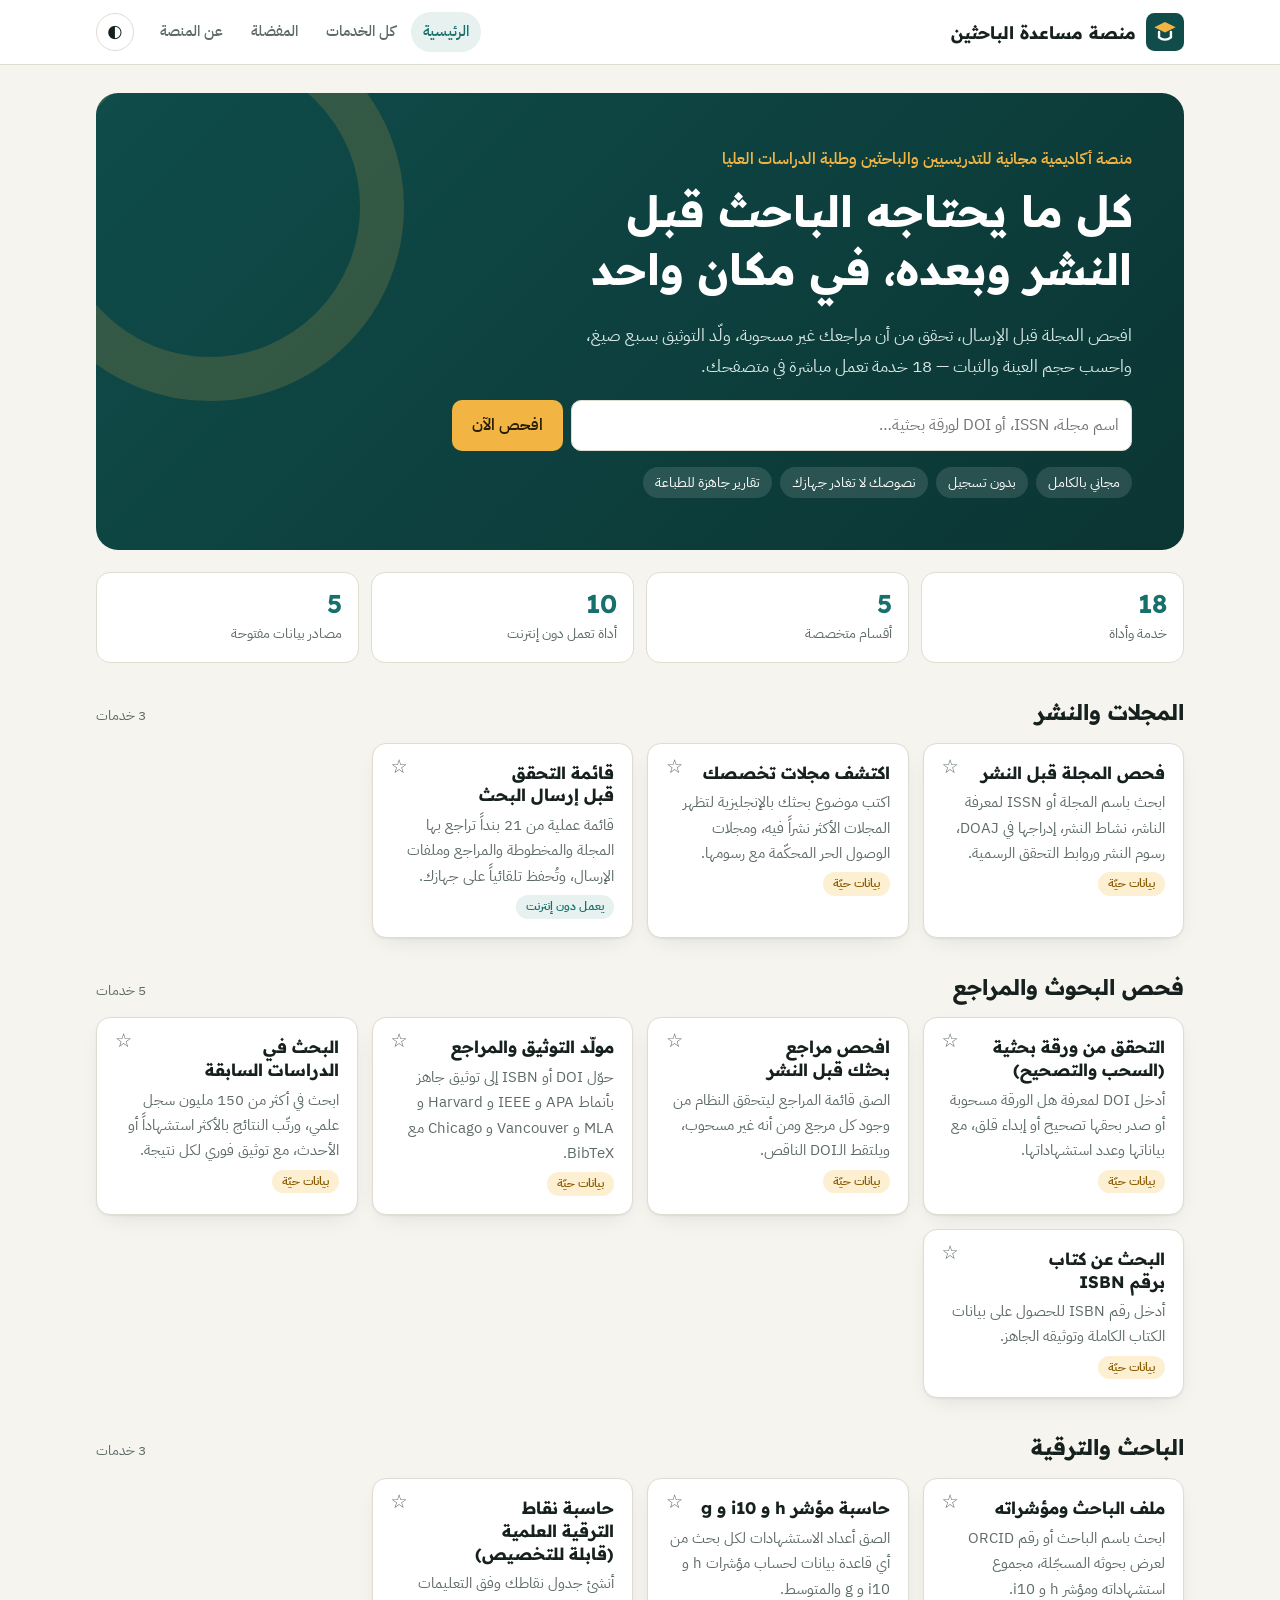
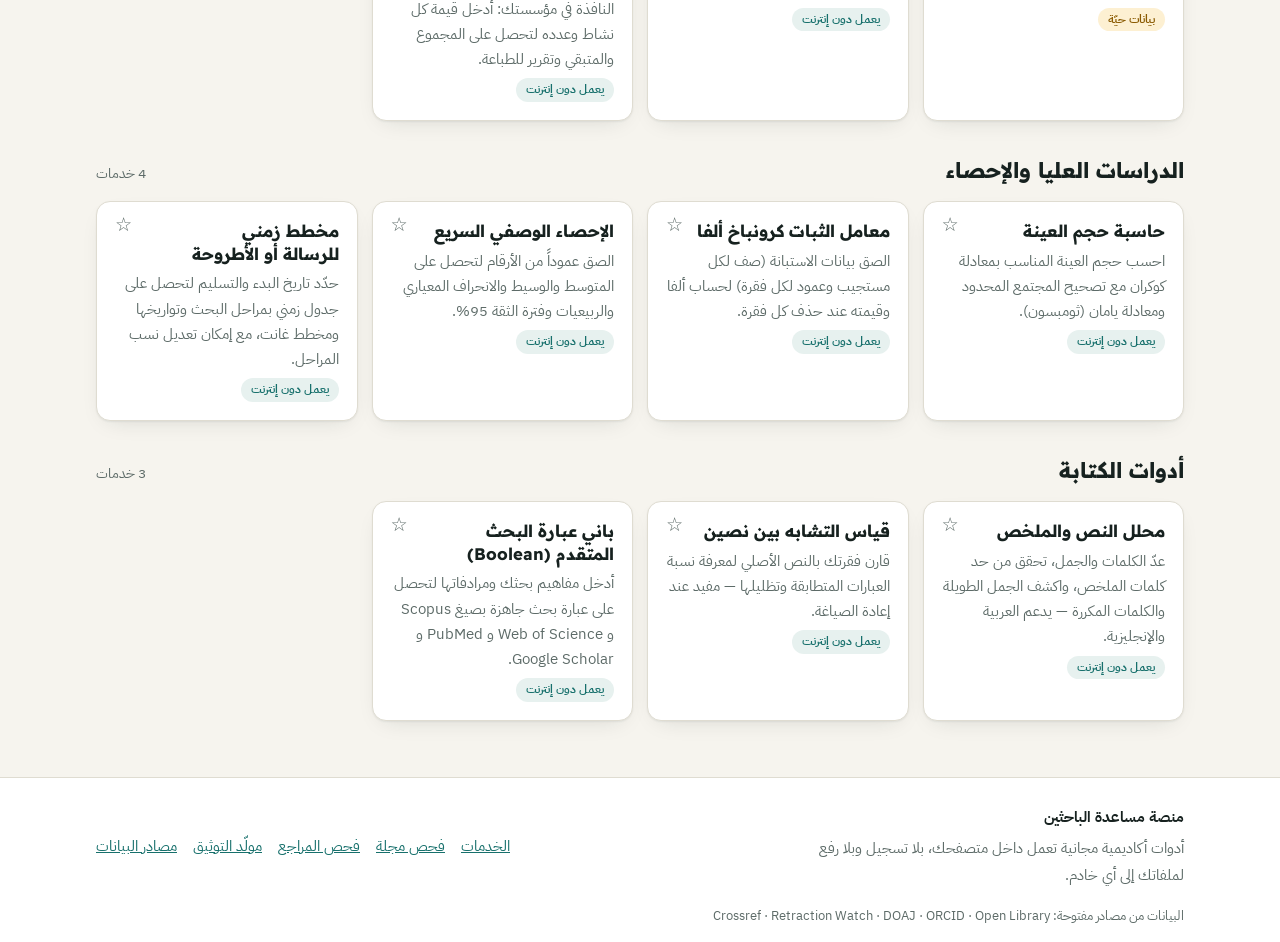
==== researchers-platform/index.html @ 46b35fd5 "Add researchers assistance platform (منصة مساعدة الباحثين) Static RTL Arabic site with 18 client-sid" ====
<!DOCTYPE html>
<html lang="ar" dir="rtl">
<head>
<meta charset="UTF-8">
<meta name="viewport" content="width=device-width, initial-scale=1">
<title>منصة مساعدة الباحثين — أدوات أكاديمية مجانية للباحثين وطلبة الدراسات العليا</title>
<meta name="description" content="منصة مساعدة الباحثين: فحص المجلات، التحقق من البحوث المسحوبة، فحص المراجع، مولّد التوثيق، البحث في الأدبيات، ملف الباحث، حاسبات إحصائية وأدوات كتابة — مجاناً وبدون تسجيل.">
<meta name="theme-color" content="#0f4c4a">
<link rel="icon" href="data:image/svg+xml,%3Csvg xmlns='http://www.w3.org/2000/svg' viewBox='0 0 64 64'%3E%3Crect width='64' height='64' rx='14' fill='%230f4c4a'/%3E%3Cpath d='M14 24l18-9 18 9-18 9z' fill='%23f2b544'/%3E%3Cpath d='M22 32v9c6 5 14 5 20 0v-9' fill='none' stroke='%23fff' stroke-width='4' stroke-linecap='round'/%3E%3C/svg%3E">
<link rel="preconnect" href="https://fonts.googleapis.com">
<link rel="preconnect" href="https://fonts.gstatic.com" crossorigin>
<link href="https://fonts.googleapis.com/css2?family=IBM+Plex+Sans+Arabic:wght@400;500;600;700&family=Readex+Pro:wght@500;700&display=swap" rel="stylesheet">
<link rel="stylesheet" href="assets/style.css">
</head>
<body>
<a class="skip" href="#view">تخطَّ إلى المحتوى</a>
<header class="top">
  <div class="wrap top-in">
    <a class="brand" href="#/">
      <svg viewBox="0 0 64 64" width="38" height="38" aria-hidden="true"><rect width="64" height="64" rx="14" fill="var(--brand)"/><path d="M14 24l18-9 18 9-18 9z" fill="var(--accent)"/><path d="M22 32v9c6 5 14 5 20 0v-9" fill="none" stroke="#fff" stroke-width="4" stroke-linecap="round"/></svg>
      <span>منصة مساعدة الباحثين</span>
    </a>
    <nav class="nav" aria-label="التنقل الرئيسي">
      <a href="#/">الرئيسية</a>
      <a href="#/tools">كل الخدمات</a>
      <a href="#/favorites">المفضلة</a>
      <a href="#/about">عن المنصة</a>
    </nav>
    <button id="theme" class="icon-btn" aria-label="تبديل الوضع الليلي" title="تبديل الوضع الليلي">◐</button>
  </div>
</header>
<main id="view" class="wrap" tabindex="-1"></main>
<footer class="foot">
  <div class="wrap foot-in">
    <div>
      <strong>منصة مساعدة الباحثين</strong>
      <p>أدوات أكاديمية مجانية تعمل داخل متصفحك، بلا تسجيل وبلا رفع لملفاتك إلى أي خادم.</p>
    </div>
    <div class="foot-links">
      <a href="#/tools">الخدمات</a><a href="#/tool/journal-check">فحص مجلة</a><a href="#/tool/ref-check">فحص المراجع</a><a href="#/tool/cite">مولّد التوثيق</a><a href="#/about">مصادر البيانات</a>
    </div>
  </div>
  <div class="wrap copy">البيانات من مصادر مفتوحة: Crossref · Retraction Watch · DOAJ · ORCID · Open Library</div>
</footer>
<script src="assets/app.js"></script>
<script src="assets/tools-online.js"></script>
<script src="assets/tools-local.js"></script>
<script>App.start()</script>
</body>
</html>
---- researchers-platform/assets/style.css ----
:root{--bg:#f6f4ee;--surface:#fff;--ink:#16211f;--muted:#5d6b68;--line:#dfdcd1;--brand:#0f4c4a;--brand-2:#17706c;--accent:#f2b544;--soft:#e7f1ef;--ok:#1d7a46;--okbg:#e3f4ea;--bad:#b3261e;--badbg:#fbe6e4;--warn:#8a5a00;--warnbg:#fdf0d2;--r:14px;--sh:0 1px 2px rgba(20,40,38,.06),0 8px 24px -12px rgba(20,40,38,.18)}
:root[data-theme=dark]{--bg:#0e1716;--surface:#16211f;--ink:#e9efed;--muted:#9aaba7;--line:#283634;--brand:#1c8a84;--brand-2:#4fb8b1;--accent:#f2b544;--soft:#1b2d2b;--ok:#6dd39a;--okbg:#153324;--bad:#ff8a80;--badbg:#3a1b19;--warn:#f2c867;--warnbg:#3a2e12;--sh:0 1px 2px rgba(0,0,0,.4)}
*{box-sizing:border-box}
html{scroll-behavior:smooth}
body{margin:0;background:var(--bg);color:var(--ink);font:400 16px/1.8 "IBM Plex Sans Arabic",system-ui,"Segoe UI",Tahoma,sans-serif;min-height:100vh;display:flex;flex-direction:column}
h1,h2,h3{font-family:"Readex Pro","IBM Plex Sans Arabic",sans-serif;line-height:1.35;margin:0 0 .5em;text-wrap:balance}
h1{font-size:clamp(1.7rem,4.5vw,2.7rem)}h2{font-size:1.35rem}h3{font-size:1.05rem}
p{margin:0 0 1em}a{color:var(--brand-2)}
.wrap{width:100%;max-width:1120px;margin-inline:auto;padding-inline:16px}
main{flex:1;padding-block:28px 56px;outline:0}
.skip{position:absolute;inset-inline-start:-999px}.skip:focus{inset-inline-start:8px;top:8px;background:var(--surface);padding:8px 12px;z-index:9}
.top{background:var(--surface);border-bottom:1px solid var(--line);position:sticky;top:0;z-index:5}
.top-in{display:flex;align-items:center;gap:14px;min-height:64px;flex-wrap:wrap}
.brand{display:flex;align-items:center;gap:10px;font:700 1.08rem "Readex Pro",sans-serif;color:var(--ink);text-decoration:none}
.nav{display:flex;gap:4px;margin-inline-start:auto;flex-wrap:wrap}
.nav a{padding:6px 12px;border-radius:999px;color:var(--muted);text-decoration:none;font-weight:500;font-size:.95rem}
.nav a:hover,.nav a.on{background:var(--soft);color:var(--brand-2)}
.icon-btn{border:1px solid var(--line);background:var(--surface);color:var(--ink);width:38px;height:38px;border-radius:50%;cursor:pointer;font-size:1.1rem}
.hero{background:linear-gradient(135deg,var(--brand),#0b3533);color:#fff;border-radius:22px;padding:clamp(24px,5vw,52px);position:relative;overflow:hidden}
.hero:after{content:"";position:absolute;inset-inline-end:-80px;top:-80px;width:300px;height:300px;border-radius:50%;border:44px solid rgba(242,181,68,.16)}
.hero>*{position:relative;z-index:1}
.hero .eyebrow{color:var(--accent);font-weight:600;margin-bottom:8px}
.hero p.lead{max-width:60ch;color:#d5e6e3;font-size:1.08rem}
.hero-form{display:flex;gap:8px;flex-wrap:wrap;max-width:680px;margin-top:18px}
.hero-form input{flex:1 1 240px;border:0}
.chips{display:flex;gap:8px;flex-wrap:wrap;margin-top:16px}
.chip{background:rgba(255,255,255,.12);color:#fff;border-radius:999px;padding:3px 12px;font-size:.87rem}
.stats{display:grid;grid-template-columns:repeat(auto-fit,minmax(150px,1fr));gap:12px;margin:22px 0}
.stat{background:var(--surface);border:1px solid var(--line);border-radius:var(--r);padding:14px 16px}
.stat b{display:block;font:700 1.6rem "Readex Pro",sans-serif;color:var(--brand-2);font-variant-numeric:tabular-nums}
.stat span{color:var(--muted);font-size:.9rem}
.sec-head{display:flex;align-items:baseline;justify-content:space-between;gap:12px;margin:34px 0 14px;flex-wrap:wrap}
.sec-head h2{margin:0}.count{color:var(--muted);font-size:.9rem}
.grid{display:grid;grid-template-columns:repeat(auto-fill,minmax(250px,1fr));gap:14px}
.card{background:var(--surface);border:1px solid var(--line);border-radius:var(--r);padding:18px;box-shadow:var(--sh);display:flex;flex-direction:column;gap:6px;text-decoration:none;color:inherit;position:relative;transition:transform .15s,border-color .15s}
a.card:hover{transform:translateY(-2px);border-color:var(--brand-2)}
.card h3{margin:0;padding-inline-end:28px}.card p{margin:0;color:var(--muted);font-size:.93rem;line-height:1.7}
.tag{align-self:flex-start;font-size:.75rem;font-weight:600;border-radius:999px;padding:1px 10px;background:var(--soft);color:var(--brand-2)}
.tag.net{background:var(--warnbg);color:var(--warn)}
.fav{position:absolute;top:12px;inset-inline-end:12px;border:0;background:none;font-size:1.2rem;cursor:pointer;color:var(--muted);line-height:1}
.fav.on{color:var(--accent)}
.filters{display:flex;gap:8px;flex-wrap:wrap;margin-bottom:16px}
.pill{border:1px solid var(--line);background:var(--surface);color:var(--ink);border-radius:999px;padding:5px 14px;cursor:pointer;font:inherit;font-size:.92rem}
.pill.on{background:var(--brand);border-color:var(--brand);color:#fff}
input,select,textarea,button{font:inherit}
input[type=text],input[type=search],input[type=number],input[type=date],select,textarea{width:100%;background:var(--surface);color:var(--ink);border:1px solid var(--line);border-radius:10px;padding:10px 12px;min-height:44px}
textarea{min-height:150px;resize:vertical;line-height:1.7}
input:focus,select:focus,textarea:focus,button:focus-visible,a:focus-visible{outline:3px solid var(--accent);outline-offset:1px}
label{display:block;font-weight:600;font-size:.92rem;margin-bottom:4px}
.field{margin-bottom:14px}.hint{color:var(--muted);font-size:.86rem;font-weight:400}
.row{display:grid;grid-template-columns:repeat(auto-fit,minmax(170px,1fr));gap:12px}
.btn{background:var(--brand);color:#fff;border:0;border-radius:10px;padding:10px 20px;min-height:44px;cursor:pointer;font-weight:600;text-decoration:none;display:inline-flex;align-items:center;gap:6px}
.btn:hover{background:var(--brand-2)}.btn.alt{background:var(--accent);color:#2a1e00}
.btn.ghost{background:transparent;color:var(--brand-2);border:1px solid var(--line)}
.btn.sm{padding:4px 12px;min-height:34px;font-size:.88rem}
.btns{display:flex;gap:8px;flex-wrap:wrap;align-items:center}
.panel{background:var(--surface);border:1px solid var(--line);border-radius:var(--r);padding:clamp(16px,3vw,26px);box-shadow:var(--sh);margin-bottom:16px}
.crumb{font-size:.9rem;color:var(--muted);margin-bottom:10px}.crumb a{color:inherit}
.tool-head{display:flex;gap:12px;align-items:flex-start;justify-content:space-between;margin-bottom:14px}
.tool-head p{color:var(--muted);max-width:70ch;margin:0}
.note{border-inline-start:4px solid var(--accent);background:var(--warnbg);color:var(--ink);padding:10px 14px;border-radius:8px;font-size:.92rem;margin:12px 0}
.note.info{border-color:var(--brand-2);background:var(--soft)}
.badge{display:inline-block;border-radius:999px;padding:1px 11px;font-size:.82rem;font-weight:600;white-space:nowrap}
.badge.ok{background:var(--okbg);color:var(--ok)}.badge.bad{background:var(--badbg);color:var(--bad)}.badge.warn{background:var(--warnbg);color:var(--warn)}.badge.mute{background:var(--soft);color:var(--muted)}
.verdict{border-radius:12px;padding:14px 16px;font-weight:600;margin-bottom:14px}
.verdict.ok{background:var(--okbg);color:var(--ok)}.verdict.bad{background:var(--badbg);color:var(--bad)}.verdict.warn{background:var(--warnbg);color:var(--warn)}
.kv{display:grid;grid-template-columns:minmax(120px,max-content) 1fr;gap:6px 18px;margin:0}
.kv dt{color:var(--muted);font-size:.92rem}.kv dd{margin:0;overflow-wrap:anywhere}
.tbl-wrap{overflow-x:auto}
table{border-collapse:collapse;width:100%;font-size:.94rem}
th,td{text-align:start;padding:8px 10px;border-bottom:1px solid var(--line);vertical-align:top}
th{color:var(--muted);font-weight:600;font-size:.86rem;white-space:nowrap}
td.num,th.num{text-align:end;font-variant-numeric:tabular-nums}
.item{padding:14px 0;border-bottom:1px solid var(--line)}.item:last-child{border:0}
.item h3{margin:0 0 2px;font-family:inherit;font-weight:600}.item .meta{color:var(--muted);font-size:.9rem}
.ltr{direction:ltr;unicode-bidi:isolate;text-align:start}
.cite-out{background:var(--bg);border:1px solid var(--line);border-radius:10px;padding:12px 14px;direction:ltr;text-align:left;overflow-wrap:anywhere;margin-bottom:6px}
pre.cite-out{white-space:pre-wrap;font:13px/1.6 ui-monospace,Menlo,Consolas,monospace}
.bars{display:flex;align-items:flex-end;gap:3px;height:120px;direction:ltr;margin-top:8px}
.bars div{flex:1;background:var(--brand-2);border-radius:3px 3px 0 0;min-height:2px;position:relative}
.bars div:hover:after{content:attr(data-t);position:absolute;bottom:100%;left:50%;transform:translateX(-50%);background:var(--ink);color:var(--bg);font-size:.75rem;padding:1px 6px;border-radius:4px;white-space:nowrap}
.axis{display:flex;justify-content:space-between;direction:ltr;color:var(--muted);font-size:.78rem}
.big{display:grid;grid-template-columns:repeat(auto-fit,minmax(130px,1fr));gap:10px;margin:12px 0}
.big div{background:var(--soft);border-radius:12px;padding:12px 14px}
.big b{display:block;font:700 1.5rem "Readex Pro",sans-serif;color:var(--brand-2);font-variant-numeric:tabular-nums}
.big span{font-size:.86rem;color:var(--muted)}
.progress{height:10px;background:var(--soft);border-radius:999px;overflow:hidden}.progress i{display:block;height:100%;background:var(--brand-2)}
.gantt{display:grid;gap:6px;direction:ltr}.gantt .g{display:grid;grid-template-columns:1fr;position:relative;height:26px;background:var(--soft);border-radius:6px}
.gantt .g i{position:absolute;top:0;bottom:0;background:var(--brand-2);border-radius:6px}
.check{display:flex;gap:10px;align-items:flex-start;padding:6px 0}.check input{width:20px;height:20px;margin-top:5px;flex:none;accent-color:var(--brand-2)}
.check label{font-weight:400;margin:0}
mark{background:var(--warnbg);color:inherit;border-radius:3px}
.spinner{display:inline-block;width:18px;height:18px;border:3px solid var(--line);border-top-color:var(--brand-2);border-radius:50%;animation:sp .8s linear infinite;vertical-align:middle;margin-inline-end:8px}
@keyframes sp{to{transform:rotate(360deg)}}
.foot{background:var(--surface);border-top:1px solid var(--line);padding:26px 0 14px;font-size:.93rem}
.foot-in{display:flex;justify-content:space-between;gap:24px;flex-wrap:wrap}.foot p{color:var(--muted);max-width:46ch;margin:4px 0 0}
.foot-links{display:flex;gap:16px;flex-wrap:wrap;align-items:center}
.copy{color:var(--muted);font-size:.82rem;margin-top:16px}
@media (max-width:640px){.nav{order:3;width:100%;margin:0 0 8px}.top-in{gap:8px}.brand{margin-inline-end:auto}.kv{grid-template-columns:1fr}.kv dt{margin-top:8px}}
@media (prefers-reduced-motion:reduce){*{animation:none!important;transition:none!important}}
@media print{.top,.foot,.btns,.fav,.crumb,form,.noprint{display:none!important}body{background:#fff}.panel{box-shadow:none;border:0;padding:0}}
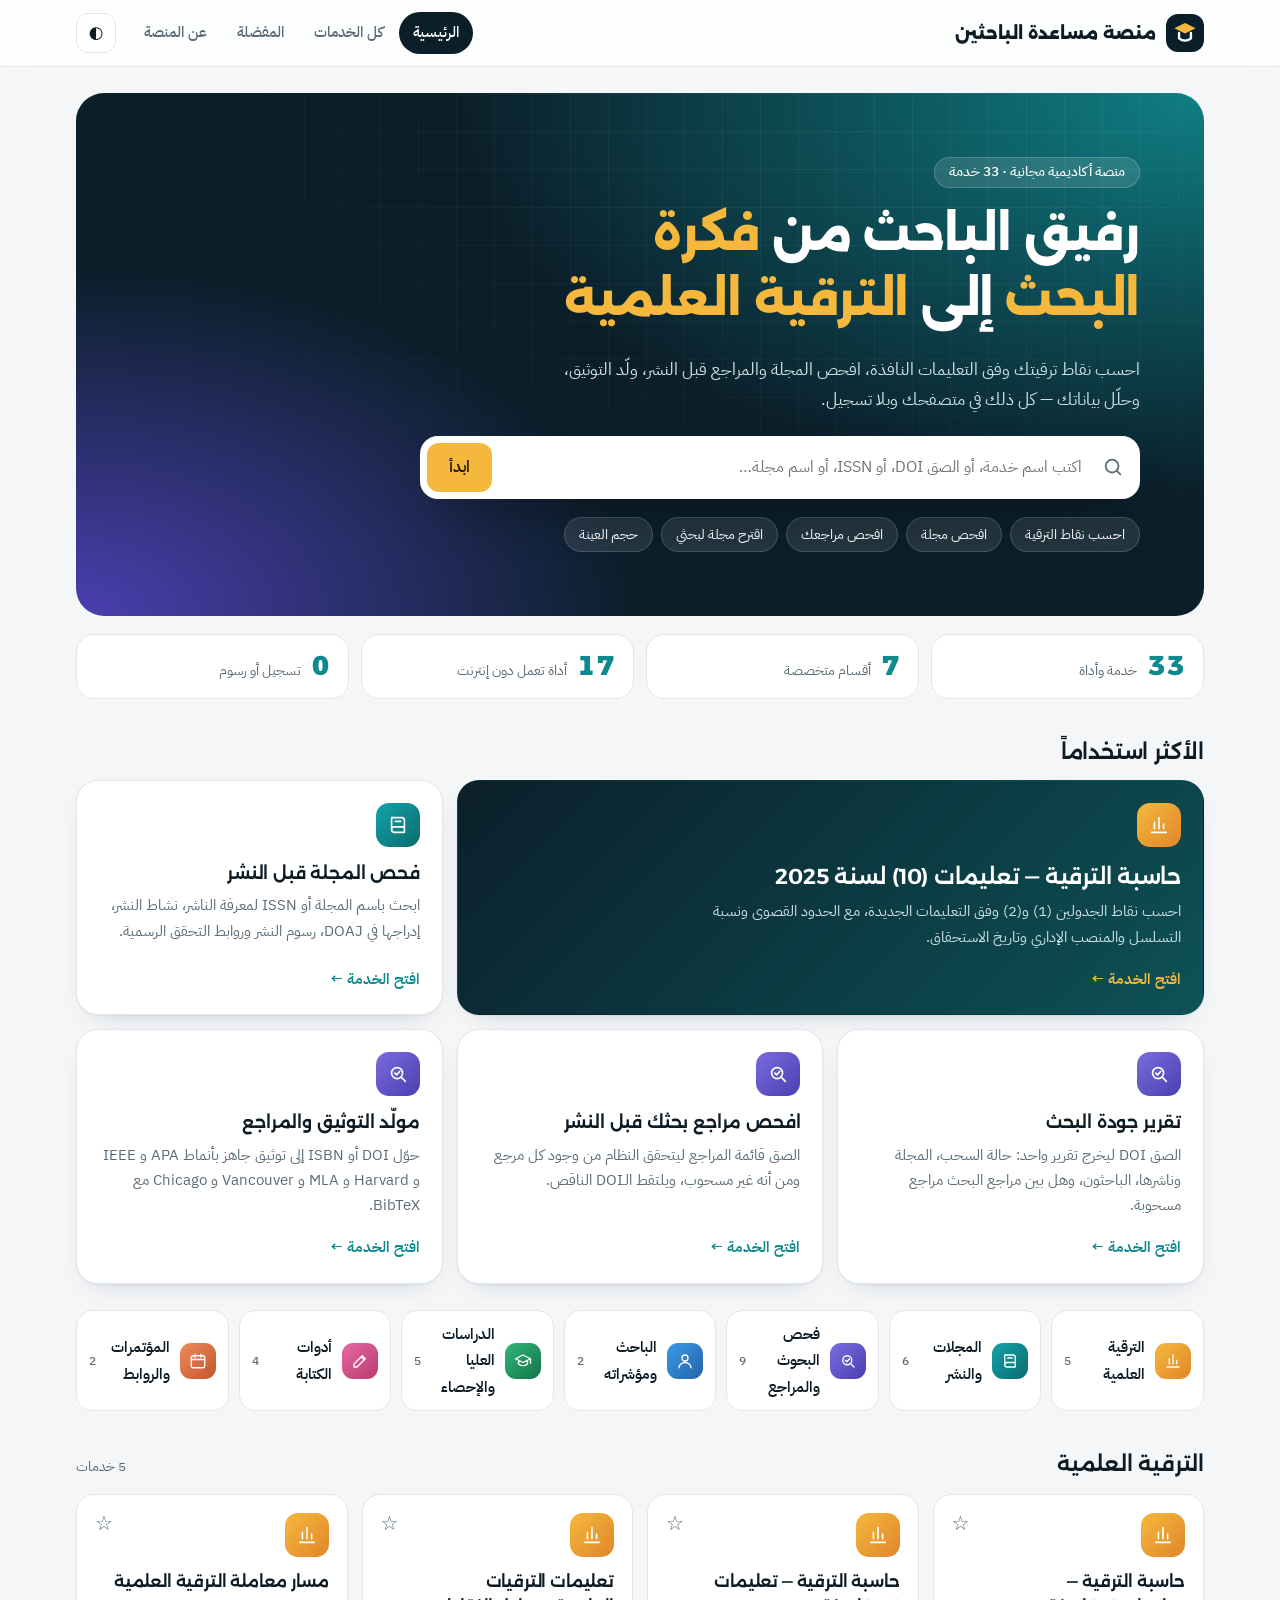
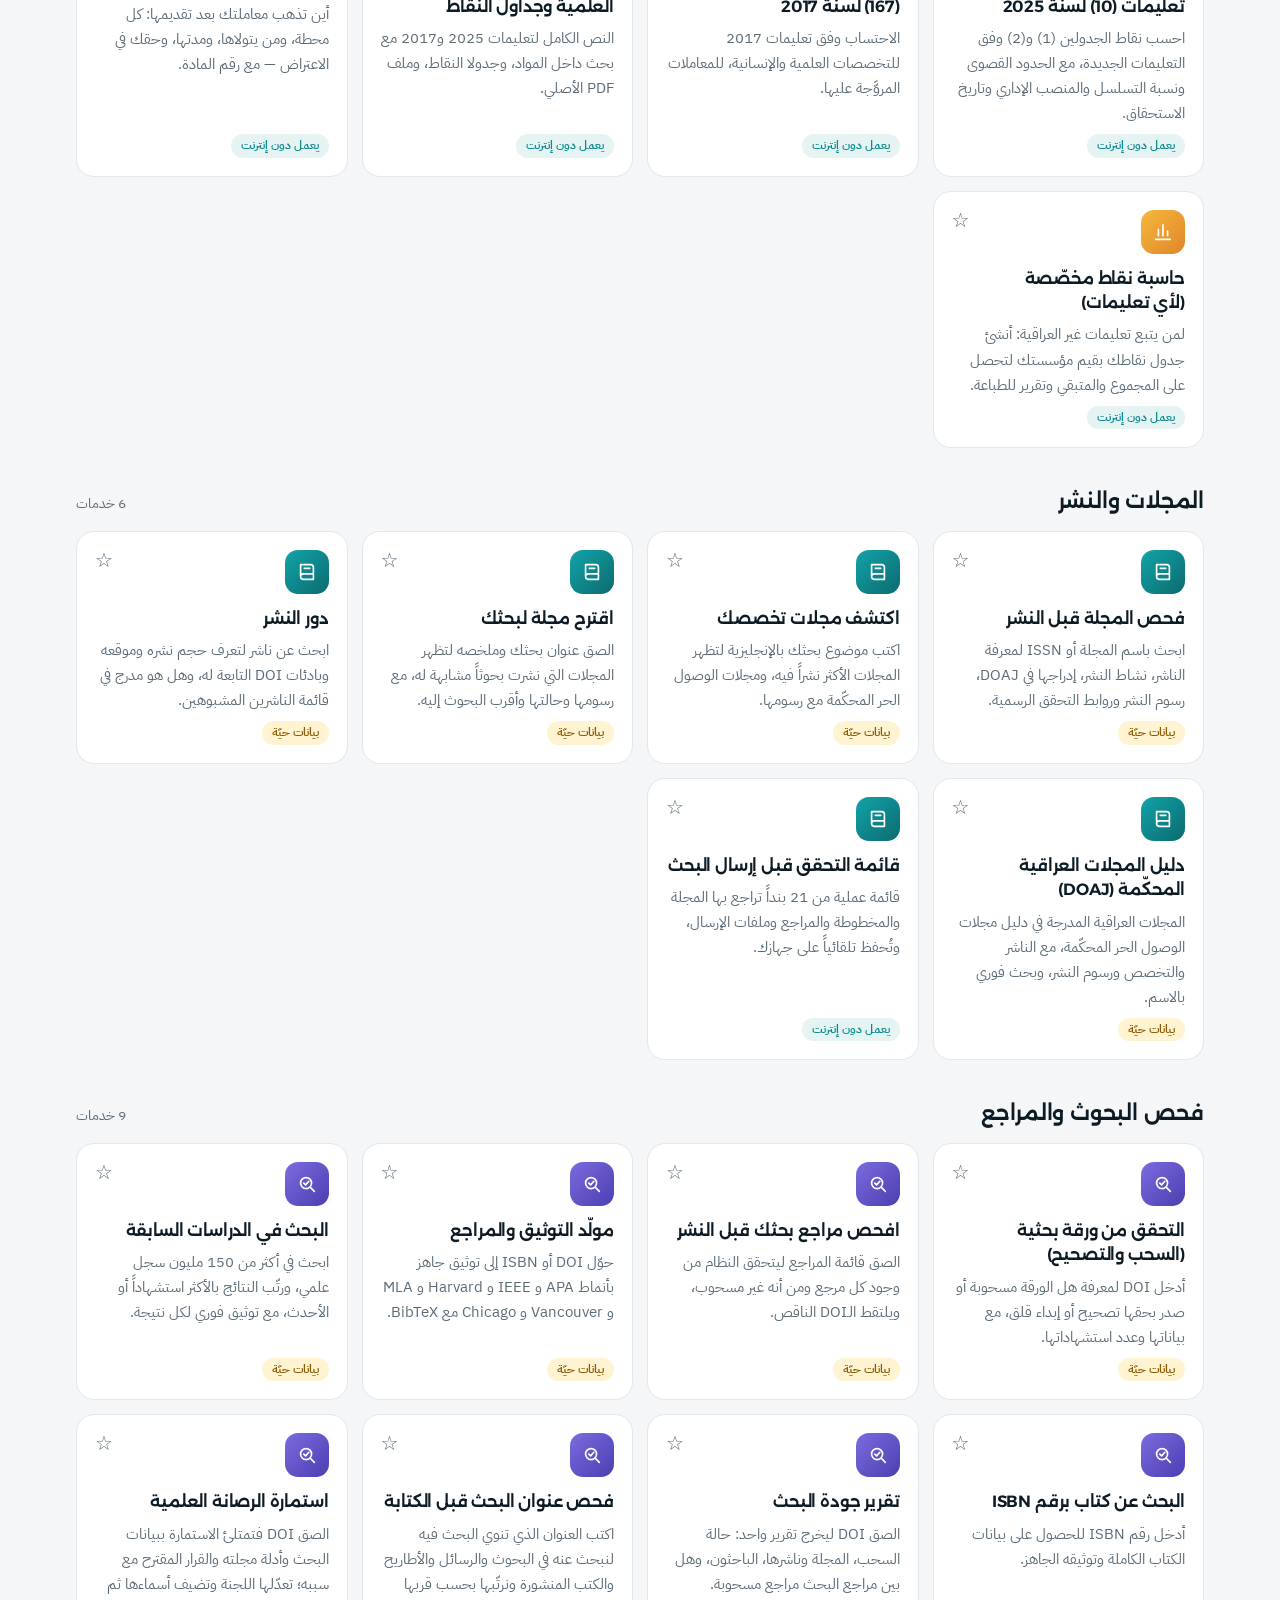
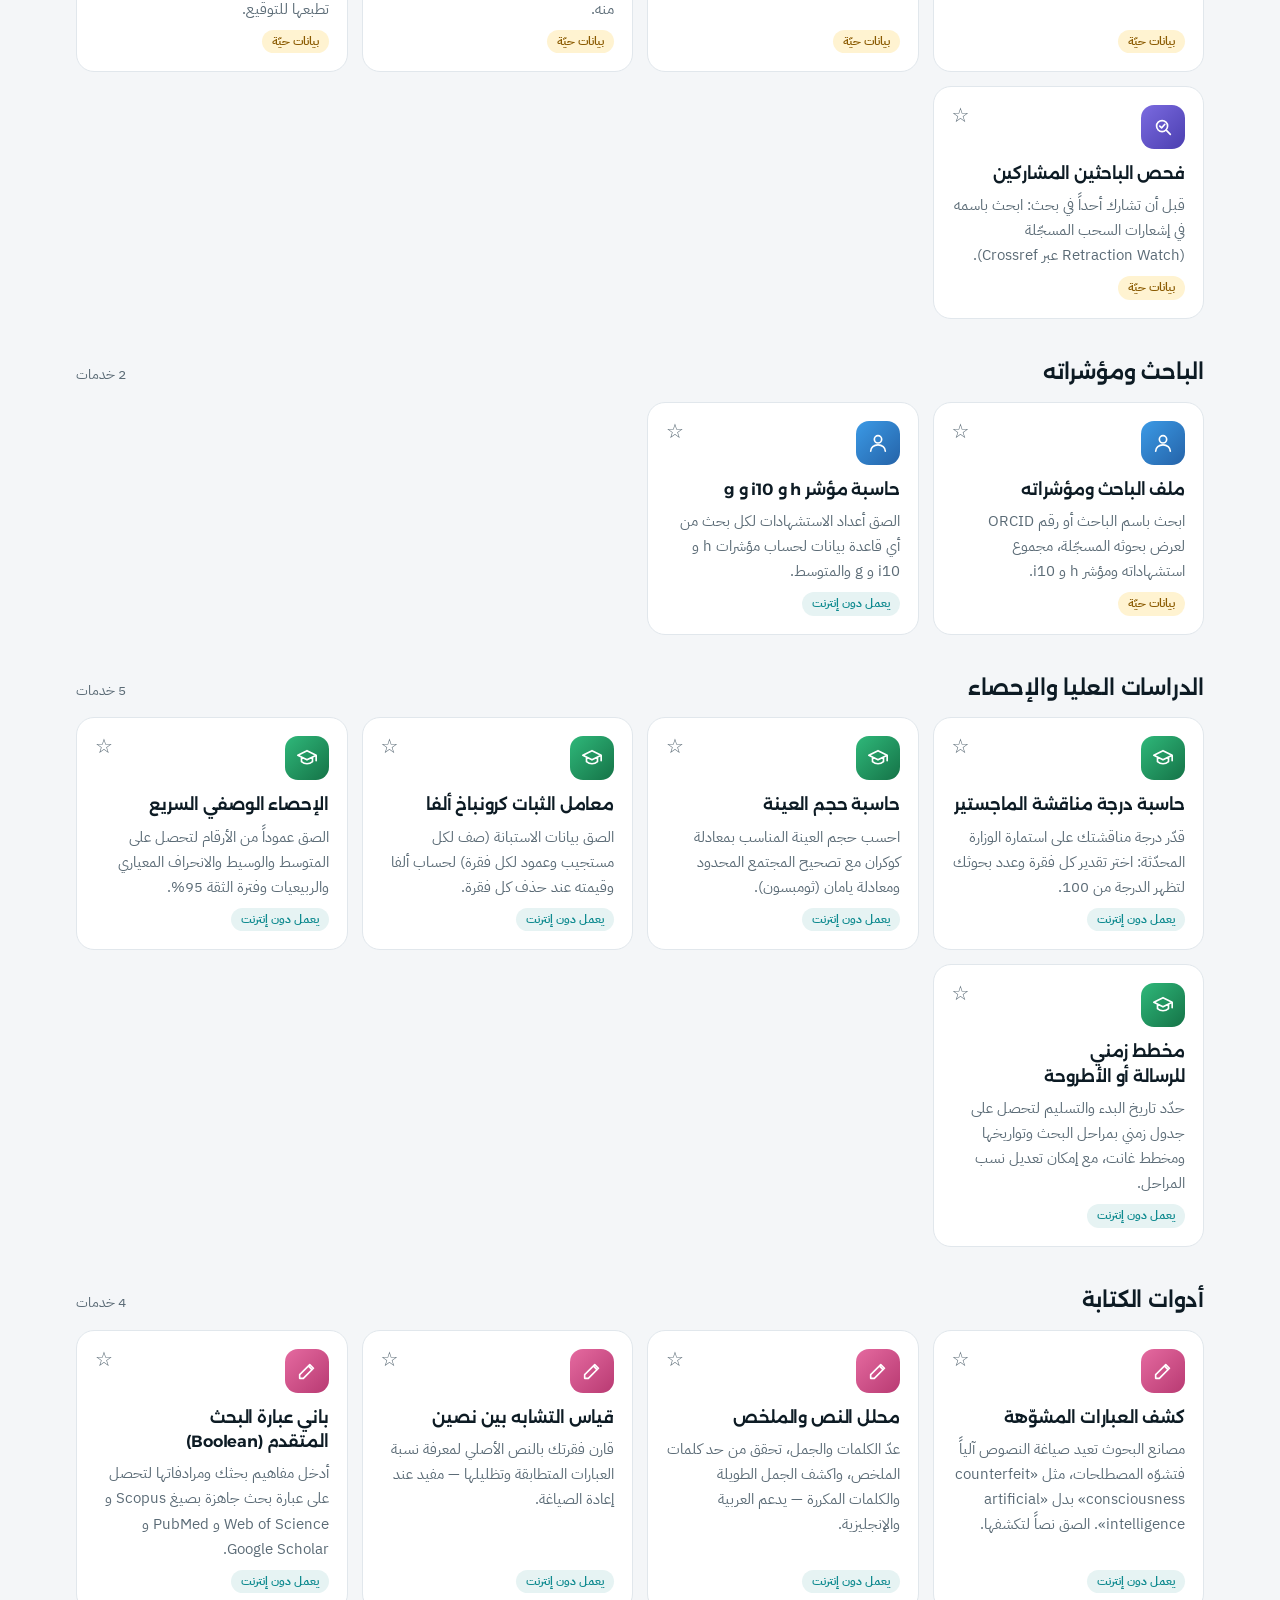
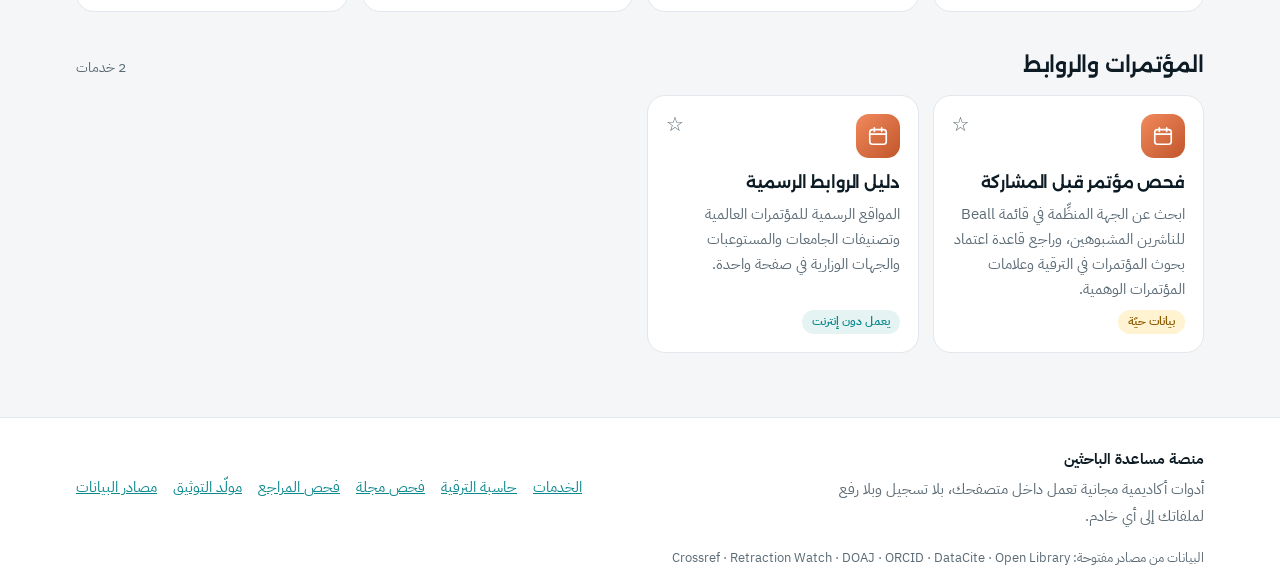
==== commit a31130b2: "Add promotion calculators, 14 new services and a redesigned UI - Promotion calculators for Iraqi ins" ====
--- a/researchers-platform/index.html
+++ b/researchers-platform/index.html
@@ -5,11 +5,11 @@
 <meta name="viewport" content="width=device-width, initial-scale=1">
 <title>منصة مساعدة الباحثين — أدوات أكاديمية مجانية للباحثين وطلبة الدراسات العليا</title>
 <meta name="description" content="منصة مساعدة الباحثين: فحص المجلات، التحقق من البحوث المسحوبة، فحص المراجع، مولّد التوثيق، البحث في الأدبيات، ملف الباحث، حاسبات إحصائية وأدوات كتابة — مجاناً وبدون تسجيل.">
-<meta name="theme-color" content="#0f4c4a">
+<meta name="theme-color" content="#0b1f2a">
 <link rel="icon" href="data:image/svg+xml,%3Csvg xmlns='http://www.w3.org/2000/svg' viewBox='0 0 64 64'%3E%3Crect width='64' height='64' rx='14' fill='%230f4c4a'/%3E%3Cpath d='M14 24l18-9 18 9-18 9z' fill='%23f2b544'/%3E%3Cpath d='M22 32v9c6 5 14 5 20 0v-9' fill='none' stroke='%23fff' stroke-width='4' stroke-linecap='round'/%3E%3C/svg%3E">
 <link rel="preconnect" href="https://fonts.googleapis.com">
 <link rel="preconnect" href="https://fonts.gstatic.com" crossorigin>
-<link href="https://fonts.googleapis.com/css2?family=IBM+Plex+Sans+Arabic:wght@400;500;600;700&family=Readex+Pro:wght@500;700&display=swap" rel="stylesheet">
+<link href="https://fonts.googleapis.com/css2?family=IBM+Plex+Sans+Arabic:wght@400;500;600;700&family=Alexandria:wght@600;800&display=swap" rel="stylesheet">
 <link rel="stylesheet" href="assets/style.css">
 </head>
 <body>
@@ -17,7 +17,7 @@
 <header class="top">
   <div class="wrap top-in">
     <a class="brand" href="#/">
-      <svg viewBox="0 0 64 64" width="38" height="38" aria-hidden="true"><rect width="64" height="64" rx="14" fill="var(--brand)"/><path d="M14 24l18-9 18 9-18 9z" fill="var(--accent)"/><path d="M22 32v9c6 5 14 5 20 0v-9" fill="none" stroke="#fff" stroke-width="4" stroke-linecap="round"/></svg>
+      <svg viewBox="0 0 64 64" width="38" height="38" aria-hidden="true"><rect width="64" height="64" rx="14" fill="#0b1f2a"/><path d="M14 24l18-9 18 9-18 9z" fill="var(--accent)"/><path d="M22 32v9c6 5 14 5 20 0v-9" fill="none" stroke="#fff" stroke-width="4" stroke-linecap="round"/></svg>
       <span>منصة مساعدة الباحثين</span>
     </a>
     <nav class="nav" aria-label="التنقل الرئيسي">
@@ -37,13 +37,15 @@
       <p>أدوات أكاديمية مجانية تعمل داخل متصفحك، بلا تسجيل وبلا رفع لملفاتك إلى أي خادم.</p>
     </div>
     <div class="foot-links">
-      <a href="#/tools">الخدمات</a><a href="#/tool/journal-check">فحص مجلة</a><a href="#/tool/ref-check">فحص المراجع</a><a href="#/tool/cite">مولّد التوثيق</a><a href="#/about">مصادر البيانات</a>
+      <a href="#/tools">الخدمات</a><a href="#/tool/promo-2025">حاسبة الترقية</a><a href="#/tool/journal-check">فحص مجلة</a><a href="#/tool/ref-check">فحص المراجع</a><a href="#/tool/cite">مولّد التوثيق</a><a href="#/about">مصادر البيانات</a>
     </div>
   </div>
-  <div class="wrap copy">البيانات من مصادر مفتوحة: Crossref · Retraction Watch · DOAJ · ORCID · Open Library</div>
+  <div class="wrap copy">البيانات من مصادر مفتوحة: Crossref · Retraction Watch · DOAJ · ORCID · DataCite · Open Library</div>
 </footer>
 <script src="assets/app.js"></script>
+<script src="assets/tools-promotion.js"></script>
 <script src="assets/tools-online.js"></script>
+<script src="assets/tools-extra.js"></script>
 <script src="assets/tools-local.js"></script>
 <script>App.start()</script>
 </body>
--- a/researchers-platform/assets/style.css
+++ b/researchers-platform/assets/style.css
@@ -1,101 +1,134 @@
-:root{--bg:#f6f4ee;--surface:#fff;--ink:#16211f;--muted:#5d6b68;--line:#dfdcd1;--brand:#0f4c4a;--brand-2:#17706c;--accent:#f2b544;--soft:#e7f1ef;--ok:#1d7a46;--okbg:#e3f4ea;--bad:#b3261e;--badbg:#fbe6e4;--warn:#8a5a00;--warnbg:#fdf0d2;--r:14px;--sh:0 1px 2px rgba(20,40,38,.06),0 8px 24px -12px rgba(20,40,38,.18)}
-:root[data-theme=dark]{--bg:#0e1716;--surface:#16211f;--ink:#e9efed;--muted:#9aaba7;--line:#283634;--brand:#1c8a84;--brand-2:#4fb8b1;--accent:#f2b544;--soft:#1b2d2b;--ok:#6dd39a;--okbg:#153324;--bad:#ff8a80;--badbg:#3a1b19;--warn:#f2c867;--warnbg:#3a2e12;--sh:0 1px 2px rgba(0,0,0,.4)}
+:root{--bg:#f4f6f8;--surface:#fff;--surface-2:#f8fafb;--ink:#0d1b24;--muted:#5b6b76;--line:#e1e7ec;--brand:#0b6b6f;--brand-2:#0e8a8f;--brand-ink:#0b1f2a;--accent:#f5b83d;--violet:#6d5bd0;--soft:#e6f3f3;--ok:#157347;--okbg:#e1f5ea;--bad:#b42318;--badbg:#fde8e6;--warn:#8a5a00;--warnbg:#fff3d1;--r:18px;--sh:0 1px 2px rgba(13,27,36,.05),0 10px 30px -18px rgba(13,27,36,.28);--glow:0 18px 40px -20px rgba(14,138,143,.55)}
+:root[data-theme=dark]{--bg:#081118;--surface:#0f1b24;--surface-2:#13222d;--ink:#e8eff3;--muted:#93a4af;--line:#1f303c;--brand:#12969b;--brand-2:#45c3c7;--brand-ink:#06131a;--soft:#122a30;--ok:#63d39a;--okbg:#10301f;--bad:#ff8f85;--badbg:#3b1917;--warn:#f4cb6b;--warnbg:#3a2d10;--sh:0 1px 2px rgba(0,0,0,.5);--glow:0 18px 40px -20px rgba(69,195,199,.4)}
 *{box-sizing:border-box}
 html{scroll-behavior:smooth}
-body{margin:0;background:var(--bg);color:var(--ink);font:400 16px/1.8 "IBM Plex Sans Arabic",system-ui,"Segoe UI",Tahoma,sans-serif;min-height:100vh;display:flex;flex-direction:column}
-h1,h2,h3{font-family:"Readex Pro","IBM Plex Sans Arabic",sans-serif;line-height:1.35;margin:0 0 .5em;text-wrap:balance}
-h1{font-size:clamp(1.7rem,4.5vw,2.7rem)}h2{font-size:1.35rem}h3{font-size:1.05rem}
-p{margin:0 0 1em}a{color:var(--brand-2)}
-.wrap{width:100%;max-width:1120px;margin-inline:auto;padding-inline:16px}
-main{flex:1;padding-block:28px 56px;outline:0}
+body{margin:0;background:var(--bg);color:var(--ink);font:400 16px/1.8 "IBM Plex Sans Arabic",system-ui,"Segoe UI",Tahoma,sans-serif;min-height:100vh;display:flex;flex-direction:column;-webkit-font-smoothing:antialiased}
+h1,h2,h3{font-family:"Alexandria","IBM Plex Sans Arabic",sans-serif;line-height:1.4;margin:0 0 .5em;text-wrap:balance;letter-spacing:-.01em}
+h1{font-size:clamp(1.6rem,4.6vw,2.9rem);font-weight:800}h2{font-size:1.25rem;font-weight:600}h3{font-size:1.02rem;font-weight:600}
+p{margin:0 0 1em}a{color:var(--brand-2)}ul{padding-inline-start:1.2em;margin:.4em 0 1em}
+.wrap{width:100%;max-width:1160px;margin-inline:auto;padding-inline:16px}
+main{flex:1;padding-block:26px 64px;outline:0}
 .skip{position:absolute;inset-inline-start:-999px}.skip:focus{inset-inline-start:8px;top:8px;background:var(--surface);padding:8px 12px;z-index:9}
-.top{background:var(--surface);border-bottom:1px solid var(--line);position:sticky;top:0;z-index:5}
-.top-in{display:flex;align-items:center;gap:14px;min-height:64px;flex-wrap:wrap}
-.brand{display:flex;align-items:center;gap:10px;font:700 1.08rem "Readex Pro",sans-serif;color:var(--ink);text-decoration:none}
-.nav{display:flex;gap:4px;margin-inline-start:auto;flex-wrap:wrap}
-.nav a{padding:6px 12px;border-radius:999px;color:var(--muted);text-decoration:none;font-weight:500;font-size:.95rem}
-.nav a:hover,.nav a.on{background:var(--soft);color:var(--brand-2)}
-.icon-btn{border:1px solid var(--line);background:var(--surface);color:var(--ink);width:38px;height:38px;border-radius:50%;cursor:pointer;font-size:1.1rem}
-.hero{background:linear-gradient(135deg,var(--brand),#0b3533);color:#fff;border-radius:22px;padding:clamp(24px,5vw,52px);position:relative;overflow:hidden}
-.hero:after{content:"";position:absolute;inset-inline-end:-80px;top:-80px;width:300px;height:300px;border-radius:50%;border:44px solid rgba(242,181,68,.16)}
-.hero>*{position:relative;z-index:1}
-.hero .eyebrow{color:var(--accent);font-weight:600;margin-bottom:8px}
-.hero p.lead{max-width:60ch;color:#d5e6e3;font-size:1.08rem}
-.hero-form{display:flex;gap:8px;flex-wrap:wrap;max-width:680px;margin-top:18px}
-.hero-form input{flex:1 1 240px;border:0}
-.chips{display:flex;gap:8px;flex-wrap:wrap;margin-top:16px}
-.chip{background:rgba(255,255,255,.12);color:#fff;border-radius:999px;padding:3px 12px;font-size:.87rem}
-.stats{display:grid;grid-template-columns:repeat(auto-fit,minmax(150px,1fr));gap:12px;margin:22px 0}
-.stat{background:var(--surface);border:1px solid var(--line);border-radius:var(--r);padding:14px 16px}
-.stat b{display:block;font:700 1.6rem "Readex Pro",sans-serif;color:var(--brand-2);font-variant-numeric:tabular-nums}
+.top{background:color-mix(in srgb,var(--surface) 82%,transparent);backdrop-filter:saturate(1.4) blur(14px);-webkit-backdrop-filter:saturate(1.4) blur(14px);border-bottom:1px solid var(--line);position:sticky;top:0;z-index:5}
+.top-in{display:flex;align-items:center;gap:14px;min-height:66px;flex-wrap:wrap}
+.brand{display:flex;align-items:center;gap:10px;font:800 1.05rem "Alexandria",sans-serif;color:var(--ink);text-decoration:none}
+.brand svg{border-radius:12px;box-shadow:var(--glow)}
+.nav{display:flex;gap:2px;margin-inline-start:auto;flex-wrap:wrap}
+.nav a{padding:7px 14px;border-radius:999px;color:var(--muted);text-decoration:none;font-weight:500;font-size:.94rem;transition:background .15s,color .15s}
+.nav a:hover{color:var(--ink)}.nav a.on{background:var(--brand-ink);color:#fff}
+:root[data-theme=dark] .nav a.on{background:var(--brand);color:#04161a}
+.icon-btn{border:1px solid var(--line);background:var(--surface);color:var(--ink);width:40px;height:40px;border-radius:12px;cursor:pointer;font-size:1.05rem}
+/* hero */
+.hero{position:relative;isolation:isolate;overflow:visible;border-radius:28px;padding:clamp(26px,6vw,64px);color:#fff;background:radial-gradient(120% 140% at 100% 0%,#0f7f84 0%,transparent 55%),radial-gradient(90% 120% at 0% 100%,#4b3fb0 0%,transparent 55%),#0b1f2a}
+.hero:before{content:"";position:absolute;inset:0;border-radius:inherit;z-index:-1;background-image:linear-gradient(rgba(255,255,255,.06) 1px,transparent 1px),linear-gradient(90deg,rgba(255,255,255,.06) 1px,transparent 1px);background-size:38px 38px;mask-image:radial-gradient(80% 90% at 70% 10%,#000,transparent)}
+.eyebrow{display:inline-block;background:rgba(255,255,255,.12);border:1px solid rgba(255,255,255,.18);border-radius:999px;padding:2px 14px;font-size:.86rem;font-weight:500;margin-bottom:14px}
+.hero h1{max-width:20ch}.hero h1 em{font-style:normal;color:var(--accent)}
+.hero p.lead{max-width:58ch;color:#cfe3e6;font-size:1.06rem}
+.cmd{position:relative;display:flex;align-items:center;gap:8px;max-width:720px;margin-top:20px;background:#fff;border-radius:18px;padding:7px;padding-inline-start:16px;box-shadow:0 24px 50px -22px rgba(0,0,0,.6);color:#5b6b76}
+.cmd input{flex:1;min-width:0;border:0!important;background:transparent!important;color:#0d1b24!important;padding:8px 4px;min-height:46px;font-size:1rem}
+.cmd input:focus{outline:0}.cmd:focus-within{outline:3px solid var(--accent);outline-offset:2px}
+.sugg{position:absolute;top:calc(100% + 8px);inset-inline:0;background:var(--surface);border:1px solid var(--line);border-radius:16px;box-shadow:var(--sh);padding:6px;z-index:4}
+.sugg a{display:flex;align-items:center;gap:10px;padding:8px 10px;border-radius:10px;color:var(--ink);text-decoration:none;font-weight:500}
+.sugg a:hover,.sugg a:first-child{background:var(--soft)}.sugg .ic{width:32px;height:32px;border-radius:9px}
+.chips{display:flex;gap:8px;flex-wrap:wrap;margin-top:18px}
+.chip{background:rgba(255,255,255,.1);border:1px solid rgba(255,255,255,.16);color:#fff;border-radius:999px;padding:4px 14px;font-size:.88rem;text-decoration:none;transition:background .15s}
+a.chip:hover{background:rgba(255,255,255,.22)}
+.stats{display:grid;grid-template-columns:repeat(auto-fit,minmax(150px,1fr));gap:12px;margin:18px 0 6px}
+.stat{background:var(--surface);border:1px solid var(--line);border-radius:var(--r);padding:14px 18px;display:flex;align-items:baseline;gap:10px}
+.stat b{font:800 1.7rem "Alexandria",sans-serif;color:var(--brand-2);font-variant-numeric:tabular-nums}
 .stat span{color:var(--muted);font-size:.9rem}
-.sec-head{display:flex;align-items:baseline;justify-content:space-between;gap:12px;margin:34px 0 14px;flex-wrap:wrap}
-.sec-head h2{margin:0}.count{color:var(--muted);font-size:.9rem}
-.grid{display:grid;grid-template-columns:repeat(auto-fill,minmax(250px,1fr));gap:14px}
-.card{background:var(--surface);border:1px solid var(--line);border-radius:var(--r);padding:18px;box-shadow:var(--sh);display:flex;flex-direction:column;gap:6px;text-decoration:none;color:inherit;position:relative;transition:transform .15s,border-color .15s}
-a.card:hover{transform:translateY(-2px);border-color:var(--brand-2)}
-.card h3{margin:0;padding-inline-end:28px}.card p{margin:0;color:var(--muted);font-size:.93rem;line-height:1.7}
-.tag{align-self:flex-start;font-size:.75rem;font-weight:600;border-radius:999px;padding:1px 10px;background:var(--soft);color:var(--brand-2)}
+/* icons */
+.ic{display:inline-grid;place-items:center;width:44px;height:44px;border-radius:13px;flex:none;color:#fff;background:linear-gradient(135deg,var(--c1,#0e8a8f),var(--c2,#0b6b6f))}
+.ic svg{width:22px;height:22px}
+.ic-promotion{--c1:#f5b83d;--c2:#e0862a}.ic-journals{--c1:#12a3a8;--c2:#0b6b6f}.ic-papers{--c1:#7b6be0;--c2:#4b3fb0}.ic-researcher{--c1:#3b9ae6;--c2:#2563a8}.ic-grad{--c1:#2fb87a;--c2:#157347}.ic-writing{--c1:#e56aa0;--c2:#b83a72}.ic-conf{--c1:#f08a5d;--c2:#c2552b}
+/* bento */
+.sec-head{display:flex;align-items:baseline;justify-content:space-between;gap:12px;margin:38px 0 14px;flex-wrap:wrap;scroll-margin-top:90px}
+.sec-head h2{margin:0;font-size:1.3rem}.count{color:var(--muted);font-size:.9rem}
+.bento{display:grid;grid-template-columns:repeat(6,1fr);gap:14px}
+.feat{grid-column:span 2;background:var(--surface);border:1px solid var(--line);border-radius:22px;padding:22px;text-decoration:none;color:inherit;display:flex;flex-direction:column;gap:8px;box-shadow:var(--sh);transition:transform .18s,box-shadow .18s,border-color .18s}
+.feat:hover{transform:translateY(-3px);border-color:var(--brand-2);box-shadow:var(--glow)}
+.feat h3{margin:6px 0 0;font-size:1.08rem}.feat p{margin:0;color:var(--muted);font-size:.93rem;line-height:1.7}
+.feat .go{margin-top:auto;padding-top:8px;font-weight:600;color:var(--brand-2);font-size:.92rem}
+.feat.f0{grid-column:span 4;background:linear-gradient(135deg,#0b1f2a,#0d5257);color:#fff;border-color:transparent}
+.feat.f0 h3{font-size:1.35rem}.feat.f0 p{color:#cfe3e6;max-width:52ch}.feat.f0 .go{color:var(--accent)}
+
+.catnav{display:grid;grid-template-columns:repeat(auto-fit,minmax(150px,1fr));gap:10px;margin-top:26px}
+.catnav a{display:flex;align-items:center;gap:10px;background:var(--surface);border:1px solid var(--line);border-radius:16px;padding:10px 12px;text-decoration:none;color:var(--ink);font-weight:600;font-size:.92rem;transition:border-color .15s,transform .15s}
+.catnav a:hover{border-color:var(--brand-2);transform:translateY(-2px)}.catnav .ic{width:36px;height:36px;border-radius:11px}.catnav .ic svg{width:18px;height:18px}
+.catnav small{margin-inline-start:auto;color:var(--muted);font-weight:500}
+.grid{display:grid;grid-template-columns:repeat(auto-fill,minmax(258px,1fr));gap:14px}
+.card{background:var(--surface);border:1px solid var(--line);border-radius:var(--r);padding:18px;display:flex;flex-direction:column;gap:8px;text-decoration:none;color:inherit;position:relative;transition:transform .18s,border-color .18s,box-shadow .18s}
+a.card:hover{transform:translateY(-3px);border-color:var(--brand-2);box-shadow:var(--glow)}
+.card h3{margin:4px 0 0;line-height:1.5}.card p{margin:0;color:var(--muted);font-size:.92rem;line-height:1.7;flex:1}
+.tag{align-self:flex-start;font-size:.74rem;font-weight:600;border-radius:999px;padding:1px 10px;background:var(--soft);color:var(--brand-2)}
 .tag.net{background:var(--warnbg);color:var(--warn)}
-.fav{position:absolute;top:12px;inset-inline-end:12px;border:0;background:none;font-size:1.2rem;cursor:pointer;color:var(--muted);line-height:1}
+.fav{position:absolute;top:14px;inset-inline-end:14px;border:0;background:none;font-size:1.25rem;cursor:pointer;color:var(--muted);line-height:1;padding:4px}
 .fav.on{color:var(--accent)}
-.filters{display:flex;gap:8px;flex-wrap:wrap;margin-bottom:16px}
-.pill{border:1px solid var(--line);background:var(--surface);color:var(--ink);border-radius:999px;padding:5px 14px;cursor:pointer;font:inherit;font-size:.92rem}
-.pill.on{background:var(--brand);border-color:var(--brand);color:#fff}
+.filters{display:flex;gap:8px;flex-wrap:wrap;margin-bottom:16px;align-items:center}
+.pill{border:1px solid var(--line);background:var(--surface);color:var(--ink);border-radius:999px;padding:6px 16px;cursor:pointer;font:inherit;font-size:.92rem;min-height:38px;transition:background .15s}
+.pill:hover{border-color:var(--brand-2)}.pill.on{background:var(--brand-ink);border-color:var(--brand-ink);color:#fff}
+:root[data-theme=dark] .pill.on{background:var(--brand);border-color:var(--brand);color:#04161a}
 input,select,textarea,button{font:inherit}
-input[type=text],input[type=search],input[type=number],input[type=date],select,textarea{width:100%;background:var(--surface);color:var(--ink);border:1px solid var(--line);border-radius:10px;padding:10px 12px;min-height:44px}
+input[type=text],input[type=search],input[type=number],input[type=date],select,textarea{width:100%;background:var(--surface-2);color:var(--ink);border:1px solid var(--line);border-radius:12px;padding:10px 12px;min-height:44px;transition:border-color .15s,background .15s}
+input:hover,select:hover,textarea:hover{border-color:var(--brand-2)}
 textarea{min-height:150px;resize:vertical;line-height:1.7}
-input:focus,select:focus,textarea:focus,button:focus-visible,a:focus-visible{outline:3px solid var(--accent);outline-offset:1px}
+input:focus,select:focus,textarea:focus,button:focus-visible,a:focus-visible{outline:3px solid var(--accent);outline-offset:1px;background:var(--surface)}
 label{display:block;font-weight:600;font-size:.92rem;margin-bottom:4px}
 .field{margin-bottom:14px}.hint{color:var(--muted);font-size:.86rem;font-weight:400}
 .row{display:grid;grid-template-columns:repeat(auto-fit,minmax(170px,1fr));gap:12px}
-.btn{background:var(--brand);color:#fff;border:0;border-radius:10px;padding:10px 20px;min-height:44px;cursor:pointer;font-weight:600;text-decoration:none;display:inline-flex;align-items:center;gap:6px}
-.btn:hover{background:var(--brand-2)}.btn.alt{background:var(--accent);color:#2a1e00}
-.btn.ghost{background:transparent;color:var(--brand-2);border:1px solid var(--line)}
-.btn.sm{padding:4px 12px;min-height:34px;font-size:.88rem}
+.btn{background:var(--brand);color:#fff;border:0;border-radius:12px;padding:10px 22px;min-height:44px;cursor:pointer;font-weight:600;text-decoration:none;display:inline-flex;align-items:center;justify-content:center;gap:6px;transition:background .15s,transform .1s}
+.btn:hover{background:var(--brand-2)}.btn:active{transform:scale(.98)}.btn.alt{background:var(--accent);color:#2a1e00}.btn.alt:hover{background:#ffc95c}
+:root[data-theme=dark] .btn:not(.alt):not(.ghost){color:#04161a}
+.btn.ghost{background:transparent;color:var(--brand-2);border:1px solid var(--line)}.btn.ghost:hover{background:var(--soft)}
+.btn.sm{padding:4px 12px;min-height:34px;font-size:.88rem;border-radius:10px}
 .btns{display:flex;gap:8px;flex-wrap:wrap;align-items:center}
 .panel{background:var(--surface);border:1px solid var(--line);border-radius:var(--r);padding:clamp(16px,3vw,26px);box-shadow:var(--sh);margin-bottom:16px}
 .crumb{font-size:.9rem;color:var(--muted);margin-bottom:10px}.crumb a{color:inherit}
-.tool-head{display:flex;gap:12px;align-items:flex-start;justify-content:space-between;margin-bottom:14px}
-.tool-head p{color:var(--muted);max-width:70ch;margin:0}
-.note{border-inline-start:4px solid var(--accent);background:var(--warnbg);color:var(--ink);padding:10px 14px;border-radius:8px;font-size:.92rem;margin:12px 0}
+.tool-head{display:flex;gap:12px;align-items:flex-start;justify-content:space-between;margin-bottom:16px}
+.tool-head h1{font-size:clamp(1.4rem,3.6vw,2rem)}.tool-head p{color:var(--muted);max-width:72ch;margin:0}
+.note{border-inline-start:4px solid var(--accent);background:var(--warnbg);color:var(--ink);padding:10px 14px;border-radius:10px;font-size:.92rem;margin:12px 0}
 .note.info{border-color:var(--brand-2);background:var(--soft)}
-.badge{display:inline-block;border-radius:999px;padding:1px 11px;font-size:.82rem;font-weight:600;white-space:nowrap}
+.badge{display:inline-block;border-radius:999px;padding:1px 11px;font-size:.82rem;font-weight:600;white-space:nowrap;text-decoration:none}
 .badge.ok{background:var(--okbg);color:var(--ok)}.badge.bad{background:var(--badbg);color:var(--bad)}.badge.warn{background:var(--warnbg);color:var(--warn)}.badge.mute{background:var(--soft);color:var(--muted)}
-.verdict{border-radius:12px;padding:14px 16px;font-weight:600;margin-bottom:14px}
+.verdict{border-radius:14px;padding:14px 16px;font-weight:600;margin-bottom:14px}
 .verdict.ok{background:var(--okbg);color:var(--ok)}.verdict.bad{background:var(--badbg);color:var(--bad)}.verdict.warn{background:var(--warnbg);color:var(--warn)}
 .kv{display:grid;grid-template-columns:minmax(120px,max-content) 1fr;gap:6px 18px;margin:0}
 .kv dt{color:var(--muted);font-size:.92rem}.kv dd{margin:0;overflow-wrap:anywhere}
 .tbl-wrap{overflow-x:auto}
 table{border-collapse:collapse;width:100%;font-size:.94rem}
-th,td{text-align:start;padding:8px 10px;border-bottom:1px solid var(--line);vertical-align:top}
-th{color:var(--muted);font-weight:600;font-size:.86rem;white-space:nowrap}
-td.num,th.num{text-align:end;font-variant-numeric:tabular-nums}
+th,td{text-align:start;padding:9px 10px;border-bottom:1px solid var(--line);vertical-align:top}
+th{color:var(--muted);font-weight:600;font-size:.86rem}thead th{white-space:nowrap}
+td.num,th.num{text-align:end;font-variant-numeric:tabular-nums;white-space:nowrap}
+table.t2 td:nth-child(2){min-width:230px}table.t2 select{min-width:150px}
 .item{padding:14px 0;border-bottom:1px solid var(--line)}.item:last-child{border:0}
 .item h3{margin:0 0 2px;font-family:inherit;font-weight:600}.item .meta{color:var(--muted);font-size:.9rem}
 .ltr{direction:ltr;unicode-bidi:isolate;text-align:start}
-.cite-out{background:var(--bg);border:1px solid var(--line);border-radius:10px;padding:12px 14px;direction:ltr;text-align:left;overflow-wrap:anywhere;margin-bottom:6px}
+.cite-out{background:var(--surface-2);border:1px solid var(--line);border-radius:12px;padding:12px 14px;direction:ltr;text-align:left;overflow-wrap:anywhere;margin-bottom:6px}
 pre.cite-out{white-space:pre-wrap;font:13px/1.6 ui-monospace,Menlo,Consolas,monospace}
 .bars{display:flex;align-items:flex-end;gap:3px;height:120px;direction:ltr;margin-top:8px}
-.bars div{flex:1;background:var(--brand-2);border-radius:3px 3px 0 0;min-height:2px;position:relative}
-.bars div:hover:after{content:attr(data-t);position:absolute;bottom:100%;left:50%;transform:translateX(-50%);background:var(--ink);color:var(--bg);font-size:.75rem;padding:1px 6px;border-radius:4px;white-space:nowrap}
+.bars div{flex:1;background:linear-gradient(var(--brand-2),var(--brand));border-radius:4px 4px 0 0;min-height:2px;position:relative}
+.bars div:hover:after{content:attr(data-t);position:absolute;bottom:100%;left:50%;transform:translateX(-50%);background:var(--ink);color:var(--bg);font-size:.75rem;padding:1px 6px;border-radius:4px;white-space:nowrap;z-index:2}
 .axis{display:flex;justify-content:space-between;direction:ltr;color:var(--muted);font-size:.78rem}
-.big{display:grid;grid-template-columns:repeat(auto-fit,minmax(130px,1fr));gap:10px;margin:12px 0}
-.big div{background:var(--soft);border-radius:12px;padding:12px 14px}
-.big b{display:block;font:700 1.5rem "Readex Pro",sans-serif;color:var(--brand-2);font-variant-numeric:tabular-nums}
-.big span{font-size:.86rem;color:var(--muted)}
-.progress{height:10px;background:var(--soft);border-radius:999px;overflow:hidden}.progress i{display:block;height:100%;background:var(--brand-2)}
-.gantt{display:grid;gap:6px;direction:ltr}.gantt .g{display:grid;grid-template-columns:1fr;position:relative;height:26px;background:var(--soft);border-radius:6px}
+.big{display:grid;grid-template-columns:repeat(auto-fit,minmax(140px,1fr));gap:10px;margin:12px 0}
+.big>div{background:var(--surface-2);border:1px solid var(--line);border-radius:14px;padding:12px 14px;display:flex;flex-direction:column;align-items:flex-start;gap:4px}
+.big b{font:800 1.5rem "Alexandria",sans-serif;color:var(--brand-2);font-variant-numeric:tabular-nums}.big b small{font-size:.85rem;color:var(--muted);font-weight:600}
+.big span{font-size:.86rem;color:var(--muted)}.big .progress{width:100%}
+.progress{height:8px;background:var(--soft);border-radius:999px;overflow:hidden}.progress i{display:block;height:100%;background:linear-gradient(90deg,var(--brand),var(--brand-2));border-radius:999px}
+.gantt{display:grid;gap:6px;direction:ltr}.gantt .g{position:relative;height:26px;background:var(--soft);border-radius:6px}
 .gantt .g i{position:absolute;top:0;bottom:0;background:var(--brand-2);border-radius:6px}
 .check{display:flex;gap:10px;align-items:flex-start;padding:6px 0}.check input{width:20px;height:20px;margin-top:5px;flex:none;accent-color:var(--brand-2)}
 .check label{font-weight:400;margin:0}
-mark{background:var(--warnbg);color:inherit;border-radius:3px}
+.timeline{position:relative;padding-inline-start:26px}.timeline:before{content:"";position:absolute;inset-block:10px;inset-inline-start:15px;width:2px;background:var(--line)}
+.step{position:relative;padding-inline-start:26px}.step .dot{position:absolute;inset-inline-start:-27px;top:16px;width:34px;height:34px;border-radius:50%;background:var(--brand);color:#fff;display:grid;place-items:center;font-weight:700;border:4px solid var(--bg)}
+.sign{margin-top:8px;border-top:1px dashed var(--muted);padding-top:26px;color:var(--muted);font-size:.84rem}
+mark{background:var(--warnbg);color:inherit;border-radius:3px;padding:0 2px}
 .spinner{display:inline-block;width:18px;height:18px;border:3px solid var(--line);border-top-color:var(--brand-2);border-radius:50%;animation:sp .8s linear infinite;vertical-align:middle;margin-inline-end:8px}
 @keyframes sp{to{transform:rotate(360deg)}}
-.foot{background:var(--surface);border-top:1px solid var(--line);padding:26px 0 14px;font-size:.93rem}
+.foot{background:var(--surface);border-top:1px solid var(--line);padding:28px 0 16px;font-size:.93rem}
 .foot-in{display:flex;justify-content:space-between;gap:24px;flex-wrap:wrap}.foot p{color:var(--muted);max-width:46ch;margin:4px 0 0}
 .foot-links{display:flex;gap:16px;flex-wrap:wrap;align-items:center}
 .copy{color:var(--muted);font-size:.82rem;margin-top:16px}
-@media (max-width:640px){.nav{order:3;width:100%;margin:0 0 8px}.top-in{gap:8px}.brand{margin-inline-end:auto}.kv{grid-template-columns:1fr}.kv dt{margin-top:8px}}
-@media (prefers-reduced-motion:reduce){*{animation:none!important;transition:none!important}}
-@media print{.top,.foot,.btns,.fav,.crumb,form,.noprint{display:none!important}body{background:#fff}.panel{box-shadow:none;border:0;padding:0}}
+@media (max-width:820px){.feat,.feat.f0,.feat.f3,.feat.f4{grid-column:span 6}}
+@media (max-width:640px){.nav{order:3;width:100%;margin:0 0 8px;overflow-x:auto;flex-wrap:nowrap}.nav a{white-space:nowrap}.top-in{gap:8px}.brand{margin-inline-end:auto}.kv{grid-template-columns:1fr}.kv dt{margin-top:8px}.cmd .btn{padding-inline:14px}.hero{border-radius:22px}}
+@media (prefers-reduced-motion:reduce){*{animation:none!important;transition:none!important}html{scroll-behavior:auto}}
+@media print{.top,.foot,.btns,.fav,.crumb,form:not(.keep),.noprint,.filters{display:none!important}body{background:#fff}.panel{box-shadow:none;border:0;padding:0}.tool-head p{display:none}input,select,textarea{border:0!important;background:transparent!important;padding:0!important;min-height:0!important}}
